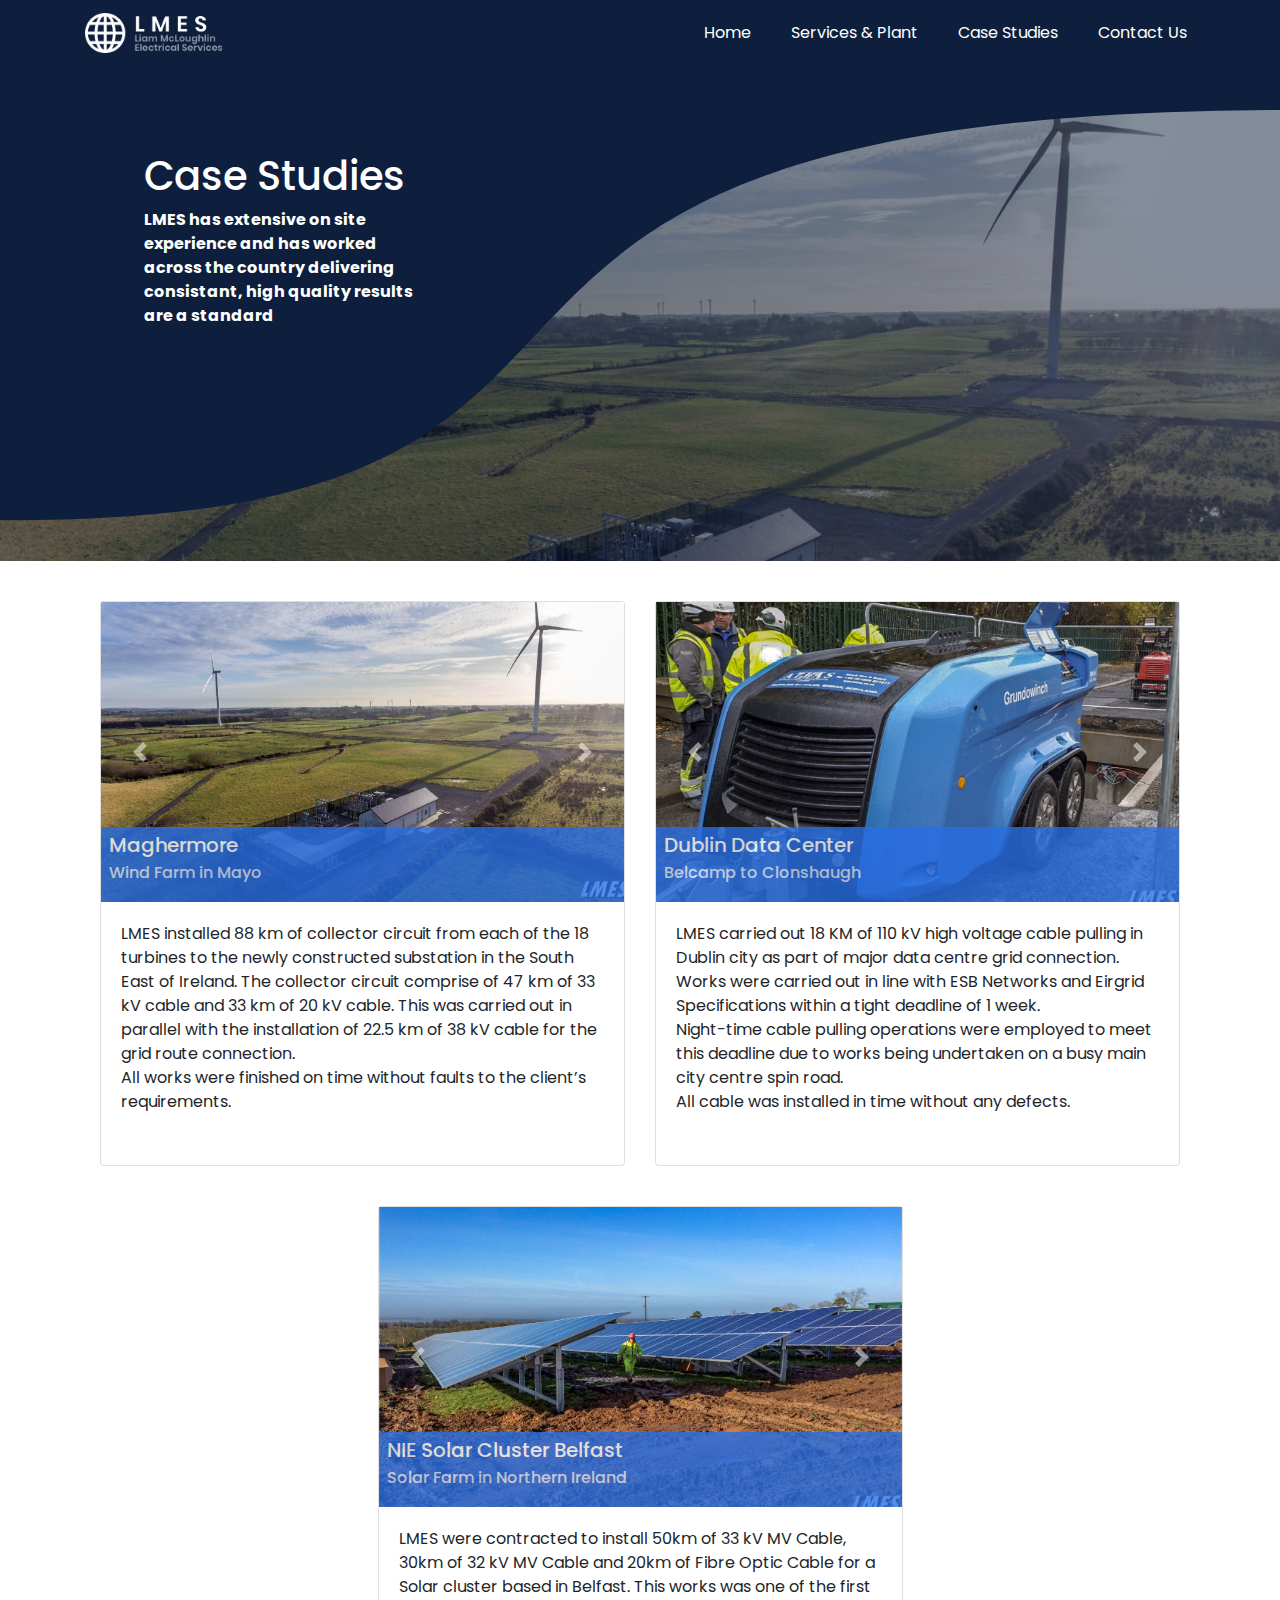
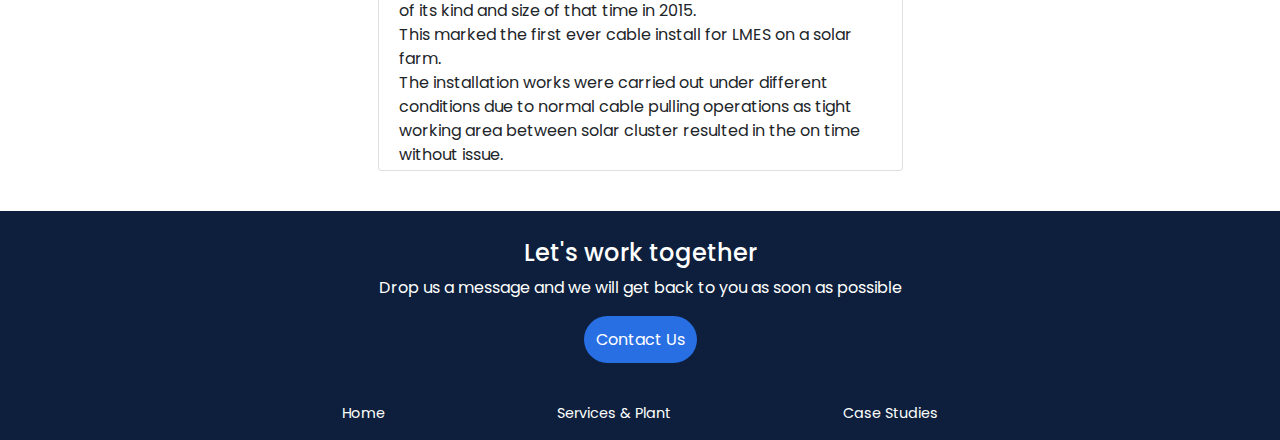
==== case_studies.html @ cf37c5e8 "Photo Editing" ====
<!DOCTYPE html>
<html lang="en">

<head>
    <meta charset="UTF-8">
    <meta name="viewport" content="width=device-width, initial-scale=1.0">
    <meta http-equiv="X-UA-Compatible" content="ie=edge">

    <link rel="stylesheet" href="assets/css/styles.css">
    <!-- CDN Links -->
    <link href="https://stackpath.bootstrapcdn.com/bootstrap/4.4.1/css/bootstrap.min.css" rel="stylesheet"
        integrity="sha384-Vkoo8x4CGsO3+Hhxv8T/Q5PaXtkKtu6ug5TOeNV6gBiFeWPGFN9MuhOf23Q9Ifjh" crossorigin="anonymous">
    <!-- Fonts  -->
    <link href="https://fonts.googleapis.com/css2?family=Poppins&display=swap" rel="stylesheet">
    <title>LMES</title>
</head>

<body>
    <nav class="navbar navbar-expand-md navbar-light sticky-top">
        <div class='container'>
            <a class="navbar-brand" href="index.html"><img class="lmes-logo" src="assets/images/logos/logo-lmes.png" alt="LMES logo"></a>
            <button class="navbar-toggler" type="button" data-toggle="collapse" data-target="#navbarNav"
                aria-controls="navbarNav" aria-expanded="false" aria-label="Toggle navigation">
                <span class="navbar-toggler-icon"></span>
            </button>
            <div class="collapse navbar-collapse" id="navbarNav">
                <ul class="navbar-nav ml-auto">
                    <li class="nav-item active">
                        <a class="nav-link" href="index.html">Home</a>
                    </li>
                    <li class="nav-item">
                        <a class="nav-link" href="services.html">Services & Plant</a>
                    </li>
                    <li class="nav-item">
                        <a class="nav-link" href="#">Case Studies<span class="sr-only">(current)</span></a>
                    </li>
                    <li class="nav-item">
                        <a class="nav-link" href="contact.html">Contact Us</a>
                    </li>
                </ul>
            </div>
        </div>
    </nav>
    
    <div class="wave-container">
        <div class="intro-box">
            <h1>Case Studies</h1>
            <p>LMES has extensive on site experience and has worked across the country delivering consistant, high quality results are
            a standard
            </p>
        </div>
        <svg viewBox="0 0 500 150" preserveAspectRatio="none" style="height: 100%; width: 100%;">
            <path d="M-0.56,137.66 C300.79,138.64 107.78,14.30 500.00,13.31 L506.20,-4.44 L0.00,0.00 Z"
                style="stroke: none; fill: rgba(13, 31, 60, 1);"></path>
        </svg>
    </div>


    <main>
        <div class="case-studies container">
            <!-- Case Studies Start -->

            <!-- Case Study Container -->
            <div class="case-container col-sm-12 col-lg-6">
                <div class="card">
                    <!-- Carousel -->
                    <div id="carousel-1" class="cs-carousel carousel slide" data-ride="carousel">
                        <div class="carousel-inner cs-car-inner">
                            <div class="carousel-item active">
                                <img class="d-block w-100 cs-img" src="assets/images/case_studies/maghermore/M1.JPG" alt="First slide">
                            </div>
                            <div class="carousel-item">
                                <img class="d-block w-100 cs-img" src="assets/images/case_studies/maghermore/M2.JPG" alt="Second slide">
                            </div>
                            <div class="carousel-item">
                                <img class="d-block w-100 cs-img" src="assets/images/case_studies/maghermore/M3.JPG" alt="Third slide">
                            </div>
                        </div>
                        <a class="carousel-control-prev" href="#carousel-1" role="button" data-slide="prev">
                            <span class="carousel-control-prev-icon" aria-hidden="true"></span>
                            <span class="sr-only">Previous</span>
                        </a>
                        <a class="carousel-control-next" href="#carousel-1" role="button" data-slide="next">
                            <span class="carousel-control-next-icon" aria-hidden="true"></span>
                            <span class="sr-only">Next</span>
                        </a>
                        <div class="card-overlay">
                            <h5 class="card-title">Maghermore</h5>
                            <h6 class="card-subtitle">Wind Farm in Mayo</h6>
                        </div>
                    </div>
                    <!-- End carousel -->
                    <div class="card-body">
                        <p class="card-text">LMES installed 88 km of collector circuit from each of the 18 turbines to the newly constructed
                            substation in the South
                            East of Ireland. The collector circuit comprise of 47 km of 33 kV cable and 33 km of 20 kV cable. This was carried
                            out
                            in parallel with the installation of 22.5 km of 38 kV cable for the grid route connection.
                            <br>
                            All works were finished on time without faults to the client’s requirements.
                        </p>
                    </div>
                </div>
            </div>
            <!-- End CS Container -->

            <!-- Case Study Container -->
            <div class="case-container col-sm-12 col-lg-6">
                <div class="card">
                    <!-- Carousel -->
                    <div id="carousel-2" class="cs-carousel carousel slide" data-ride="carousel">
                        <div class="carousel-inner cs-car-inner">
                            <div class="carousel-item active">
                                <img class="d-block w-100 cs-img" src="assets/images/case_studies/dublin/d1.JPG" alt="First slide">
                            </div>
                            <div class="carousel-item">
                                <img class="d-block w-100 cs-img" src="assets/images/case_studies/dublin/d3.JPG" alt="Third slide">
                            </div>
                            <div class="carousel-item">
                                <img class="d-block w-100 cs-img" src="assets/images/case_studies/dublin/d4.JPG" alt="Fourth slide">
                            </div>
                            <div class="carousel-item">
                                <img class="d-block w-100 cs-img" src="assets/images/case_studies/dublin/d5.JPG" alt="Fifth slide">
                            </div>
                            <div class="carousel-item">
                                <img class="d-block w-100 cs-img" src="assets/images/case_studies/dublin/d2.JPG" alt="Fifth slide">
                            </div>
                        </div>
                        <a class="carousel-control-prev" href="#carousel-2" role="button" data-slide="prev">
                            <span class="carousel-control-prev-icon" aria-hidden="true"></span>
                            <span class="sr-only">Previous</span>
                        </a>
                        <a class="carousel-control-next" href="#carousel-2" role="button" data-slide="next">
                            <span class="carousel-control-next-icon" aria-hidden="true"></span>
                            <span class="sr-only">Next</span>
                        </a>
                        <div class="card-overlay">
                            <h5 class="card-title">Dublin Data Center</h5>
                            <h6 class="card-subtitle">Belcamp to Clonshaugh</h6>
                        </div>
                    </div>
                    <!-- End carousel -->
                    <div class="card-body">
                        <p class="card-text">LMES carried out 18 KM of 110 kV high voltage cable pulling in Dublin city as part of major data centre grid connection.
                        <br>
                        Works were carried out in line with ESB Networks and Eirgrid Specifications within a tight deadline of 1 week.
                        <br>
                        Night-time cable pulling operations were employed to meet this deadline due to works being undertaken on a busy main
                        city centre spin road. 
                        <br>
                        All cable was installed in time without any defects.
                        </p>
                    </div>
                </div>
            </div>
            <!-- End CS Container -->

            <!-- Case Study Container -->
            <div class="case-container col-sm-12 col-lg-6 rm-margin">
                <div class="card">
                    <!-- Carousel -->
                    <div id="carousel-2" class="cs-carousel carousel slide" data-ride="carousel">
                        <div class="carousel-inner cs-car-inner">
                            <div class="carousel-item active">
                                <img class="d-block w-100 cs-img" src="assets/images/case_studies/belfast/b1.JPG" alt="First slide">
                            </div>
                        </div>
                        <a class="carousel-control-prev" href="#carousel-2" role="button" data-slide="prev">
                            <span class="carousel-control-prev-icon" aria-hidden="true"></span>
                            <span class="sr-only">Previous</span>
                        </a>
                        <a class="carousel-control-next" href="#carousel-2" role="button" data-slide="next">
                            <span class="carousel-control-next-icon" aria-hidden="true"></span>
                            <span class="sr-only">Next</span>
                        </a>
                        <div class="card-overlay">
                            <h5 class="card-title">NIE Solar Cluster Belfast</h5>
                            <h6 class="card-subtitle">Solar Farm in Northern Ireland</h6>
                        </div>
                    </div>
                    <!-- End carousel -->
                    <div class="card-body">
                        <p class="card-text">
                            LMES were contracted to install 50km of 33 kV MV Cable, 30km of 32 kV MV Cable and 20km of Fibre Optic Cable
                            for a Solar cluster based in Belfast. This works was one of the first of its kind and size of that time in 2015.
                            <br>
                            This marked the first ever cable install for LMES on a solar farm.
                            <br> 
                            The installation works were carried out under
                            different conditions due to normal cable pulling operations as tight working area between solar cluster resulted in the
                            on time without issue.
                        </p>
                    </div>
                </div>
            </div>
            <!-- End CS Container -->

        </div>
    </main>

    <div class="end-page-contact">
        <div class="contact-text">
            <h4>Let's work together</h4>
            <p>Drop us a message and we will get back to you as soon as possible</p>
            <a href="contact.html">Contact Us</a>
        </div>
    </div>
    <footer>
        <ul class="footer-nav">
            <li>
                <a class="nav-link" href="index.html">Home<span class="sr-only">(current)</span></a>
            </li>
            <li>
                <a class="nav-link" href="services.html">Services & Plant</a>
            </li>
            <li>
                <a class="nav-link" href="#">Case Studies</a>
            </li>
        </ul>
    </footer>
    <!-- Scripts & CDNs -->
    <script src="https://code.jquery.com/jquery-3.4.1.min.js"
        integrity="sha256-CSXorXvZcTkaix6Yvo6HppcZGetbYMGWSFlBw8HfCJo=" crossorigin="anonymous"></script>
    <script src="https://stackpath.bootstrapcdn.com/bootstrap/4.4.1/js/bootstrap.min.js"
        integrity="sha384-wfSDF2E50Y2D1uUdj0O3uMBJnjuUD4Ih7YwaYd1iqfktj0Uod8GCExl3Og8ifwB6"
        crossorigin="anonymous"></script>
    <script src="https://stackpath.bootstrapcdn.com/bootstrap/4.4.1/js/bootstrap.bundle.min.js"
        integrity="sha384-6khuMg9gaYr5AxOqhkVIODVIvm9ynTT5J4V1cfthmT+emCG6yVmEZsRHdxlotUnm"
        crossorigin="anonymous"></script>
</body>
</html>
---- assets/css/styles.css ----
/* Global Styles */
html {
  box-sizing: border-box;
}

*,*::before,*::after {
  box-sizing: inherit;
}

body {
  margin: 0;
    font-family: 'Poppins', sans-serif!important;
}

.wrap {
    width: 80%;
    margin: 0 auto;
}

.end-page-contact {
    background-color: #0D1F3C;
}

.nav-link:hover {
    color: #296FE4!important;
}

footer {
    height: 60px;
    width: 100%;
    background-color: #0D1F3C;}

.footer-nav {
    display: flex;
    flex-direction: row;
    list-style: none;
    font-size: 0.9em;
    justify-content: space-around;
    padding: 15px 0 0 0;
    color: #fff;
    margin: 0 auto;
    width: 90%;
}

/* NavBar */
nav {
    background-color: #0D1F3C;
}

.nav-link{
    color: #fff!important;
}

.navbar-toggler {
    background: white!important;
}

.lmes-logo {
    width: 120px;
    height: 35px;
}
/* Homepage */

.wave-container {
    height: 55vh;
    background: linear-gradient(rgb(13, 31, 60, 0.5), rgb(13, 31, 60, 0.5)), url("../images/general/background.JPG") no-repeat top center;
    background-size: cover;
}

.wave {
  position: relative;
  display: inline-block;
  transition: transform 150ms ease-in-out;
  height: 100%;
}

.wave svg {
  position: absolute;
  top: 0;
  left: 0;
}

.intro-box{
    position: absolute;
    top: 27.5%;
    left: 20%;
    transform: translate( -50%, -50% );
    text-align: center;
    color: white;
    font-weight: bold;
    max-width: 40%;
    padding-left: 5%;
    text-align: left;
}

.intro-box h1 {
    font-size: 1.75em;
    min-width: 230px;
}

.intro-box p {
    font-size: 0.79em;
}

/* HP Info */

.info-items-wrap{
    background-color: #296FE4;
    width: 100%;
}

.info-container {
    display: flex;
    flex-direction: row;
    flex-wrap: wrap;
    margin: 0 auto;
    padding: 20px 0;
    align-items: center;
    justify-content: center;
}

.info-container p{
    width: 90px;
    text-align: center;
    font-size: 0.9em;
    line-height: 97%;
    color: #fff
}

.info-piece {
    height: 120px;
    padding: 10px 0;
    text-align: center;
    justify-content: center;
    padding: 0 15px;
}

.info-piece img {
    height: 56px;
    width: 56px;
}

.info-piece p {
    margin-top: 0.4em;
}

/* HP Carousel */

.hp-car-img {
    height: 230px;
    object-fit: cover;
}

/* HP Main write up*/

.content-container {
    width: 80%;
    margin: 0 auto;
}

.content-container h1 {
    font-size: 2em;
}

.main-writeup {
    display: flex;
    flex-direction: column;
    margin-top: 2.5em;
}

/* HP Companies */

.companies-container {
    display: flex;
    flex-direction: row;
    flex-wrap: wrap;
    align-items: center;
    justify-content: center;
}

.companies-container img {
    width: 92px;
    height: 92px;
    object-fit: contain;
    filter: grayscale(100%);
    margin: 0 7.5px;
}

/* HP Contact */

.contact-text {
    color: #fff;
    text-align: center;
    align-items: center;
    width: 60%;
    margin: 0 auto;
    padding: 1.75em 0;
}

.contact-text p {
    font-size: 0.75em;
    margin-bottom: 1.5em;
}

.contact-text a {
    color: #fff;
    background-color: #296FE4;
    padding: 0.65em;
    border-radius: 100px;
}

.contact-text a:hover {
    text-decoration: none;
    color: inherit;
    background-color: #2996e4;
    transition: 0.25s;
}

/* Services */

.services-container {
    display: flex;
    flex-direction: column;
    width: 80%;
    margin: 0 auto;
    color: #0D1F3C;
}

.services-into {
    background-color: #f5f5f5;
    color: #0D1F3C;
}

.services-intro-text{
    width: 80%;
    margin: 3.25em auto;
    font-size: 0.95em;
}

.services-wrap {
    background-color: #F5F5F5;
}

.service-container {
    font-size: 0.9em;
}

.column-1.column-2 {
    width: 100%;
}

.column-1 {
    margin-top: 4.5em;
}

.column-2 {
    margin-bottom: 4.5em;
}

.column-3.column-4 {
    width: 100%;
}

.column-3 {
    margin-top: 4.5em;
}

.column-4 {
    margin-bottom: 4.5em;
}

/* Case Studies */

.case-studies {
    display: flex;
    flex-direction: column;
}

.card-overlay {
    background: #296FE4;
    opacity: 0.8;
    position: absolute;
    top: 100;
    right: 0;
    bottom: 0;
    left: 0;
    height: 25%;
    width: 100%;
    color: #fff;
    padding: 1em 1.25em 1em 1.25em;
    font-size: 0.4em;
}

.card-subtitle {
    opacity: 0.8;
}

.case-container {
    margin: 2em 0
}

.cs-car-inner {
    max-width: 700px;
    max-height: 300px;
}

.cs-img {
    height: 300px;
    object-fit: cover;
}

/* Contact Us */

.form-container {
    width: 100%;
    display: flex;
    flex-direction: column;
    justify-content: left;
    background-color: blue;

}

input[type=text] {
    flex-direction: column;
}

.location-container{
    display: flex;
    flex-direction: column;
}

.map-container {
    height: 330px; 
}

.map {
    width: 100%;
    height: 100%;
}

.address-container {
    width: 100%;
    background-color: #F5F5F5;
}

.address {
    width: 80%;
    margin: 2em auto;
}

.row {
    margin: 1em 0;
}

.contact-info h2 {
    font-size: 1.75em;
    min-width: 200px;
}

.email-send {
    font-weight: bold;
    width: 100px;
    color: #fff;
    background-color: #296FE4;
    padding: 0.65em;
    border-radius: 100px;
}

.email-send:hover {
    text-decoration: none;
    color: #fff;
    background-color: #2996e4;
    transition: 0.25s;
}

/* Media Queries */
/* Tablet */

@media all and (min-width: 768px) {

/* Global */
.intro-box h1 {
    font-size: 2em;
}

.intro-box p {
    font-size: 0.9em;
}

/* Homepage */

.wave-container {
    height: 55vh;
    background: linear-gradient(rgb(13, 31, 60, 0.5), rgb(13, 31, 60, 0.5)), url("../images/general/background.JPG") no-repeat top center;
    background-size: cover;
}

.wave {
  position: relative;
  display: inline-block;
  transition: transform 150ms ease-in-out;
  height: 100%;
}

.wave svg {
  position: absolute;
  top: 0;
  left: 0;
}

.intro-box{
    top: 27.5%;
    left: 20%;
    max-width: 27.5%;
    padding-left: 5%;
    text-align: left;
}

.intro-box p {
    font-size: 0.85em;
    
}

/* HP Info */

.info-container {
    justify-content: space-around;
}

.info-container p{
    font-size: 1em;
    line-height: 100%;
}

.info-piece img {
    height: 56px;
    width: 56px;
}

.info-piece p {
    margin-top: 0.4em;
}

/* HP Carousel */

.hp-car-img {
    height: 430px;
    
}
/* HP Main write up*/

.content-container {
    padding: 0 0.35em;
}

.main-writeup {
    flex-direction: row;
    width: 90%;
    margin: 2.5em auto 1.5em auto;
}

.main-writeup p {
    font-size: 1em;
}

/* HP Companies */

.companies-container {
    justify-content: space-around;
    margin: 1.5em 0;
}

.companies-container img {
    margin: 0 10px;
}

/* HP Contact */

.contact-text p {
    font-size: 1em;
    margin-bottom: 1.75em;
}

.contact-text a {
    padding: 0.75em;
}
    

/* Case Studies */

.row {
    margin: 2em 0 1em 0;
}

/* Services     */

.services-container {
    flex-direction: row;
}

.services-intro-text{
    width: 65%;
    margin: 3.25em auto;
    font-size: 0.95em;
}

.service-container {
    font-size: 0.9em;
}

.column-1 {
    width: 50%;
    height: 375px;
    margin-top: 4.5em;
    margin-bottom: 4.5em;
    padding-right: 0.5em;
}

.column-2 {
    width: 50%;
    height: 100%;
    margin-top: 4.5em;
    margin-bottom: 4.5em;
    padding-left: 0.5em;
}

.column-3 {
    width: 50%;
    height: 100%;
    margin-top: 3.5em;
    margin-bottom: 3.5em;
    padding-right: 0.5em;
}

.column-4 {
    width: 50%;
    height: 100%;
    margin-top: 3.5em;
    margin-bottom: 3.5em;
    padding-left: 0.5em;
}

/* Contact Us */

.location-container{
display: flex;
flex-direction: row;
width: 80%;
margin: 0 auto 1em auto;
}

.map-container {
    flex-grow: 3;
}

.address-container {
    width: 0%;
    flex-grow: 4;
}

.address {
    width: 80%;
    margin: 2em auto;
}

}

/* Medium Screens */
@media all and (min-width: 992px) {

.lmes-logo {
    width: 138px;
    height: 40px;
}

.footer-nav {
    width: 70%;
}

.navbar-nav .nav-item {
    margin-left: 24px;
}

/* Homepage Studies */

.info-container{
    width: 70%;
}

.main-writeup {
    width: 80%;
    margin: 1.5em auto 1.5em auto;
}

/* HP Info */

.info-container {
    flex-direction: row;
}

/* HP Carousel */

.hp-car-wrap {
    background-color: #f5f5f5;
    height: 100%;
    padding: 2em 0;
}

.hp-car {
    width: 80%;
    border: 1px solid #0D1F3C;
    max-width: 1000px;
    margin: 0 auto;
}

/* HP Companies */

.companies-container {
    flex-direction: row;
}

/* Services */

.services-container {
    flex-direction: row;
    justify-content: space-around;
    width: 65%;
}

.services-intro-text{
    width: 30%;
    margin: 3.25em auto;
    font-size: 1em;
}

.service-container {
    font-size: 1em;
}

.column-1 {
    width: 45%;
    height: 100%;
    margin-top: 4.5em;
    margin-bottom: 4.5em;
    padding-right: 0.5em;
}

.column-2 {
    width: 45%;
    height: 100%;
    margin-top: 4.5em;
    margin-bottom: 4.5em;
    padding-left: 0.5em;
}

    /* Case Studies */
.case-studies {
    flex-direction: row;
    flex-wrap: wrap;
    justify-content: center;
}

.case-container {
    margin: 2.5em 0em;
    padding: 0 1.5em;
}

.case-container {
    margin: 2.5em 0em;
}

.card {
    height: 600px;
}

}


@media all and (min-width: 1200px) {

    /* Global */
    .intro-box h1 {
        font-size: 2.5em;
    }

    .intro-box p {
        font-size: 1em;
    }

    .footer-nav {
    width: 60%;
    }

    /* Homepage Studies */

    .info-container{
        width: 65%;
    }

    .main-writeup {
        width: 70%;
    }

    /* Homepage Carousel */
    .hp-car-img {
        height: 530px;
    }
    /* Case Studies */
    .rm-margin {
        margin: 0 0 2.5em
    }

    /* Contact */

    .content-container {
        width: 70%;
    }

    /* Case Studies */

    .card {
        height: 565px;
    }

    /* Services */

    .column-1 {
    width: 40%;
}

.column-2 {
    width: 40%;
}

.column-3 {
    width: 40%;
}

.column-4 {
    width: 40%;
}


}
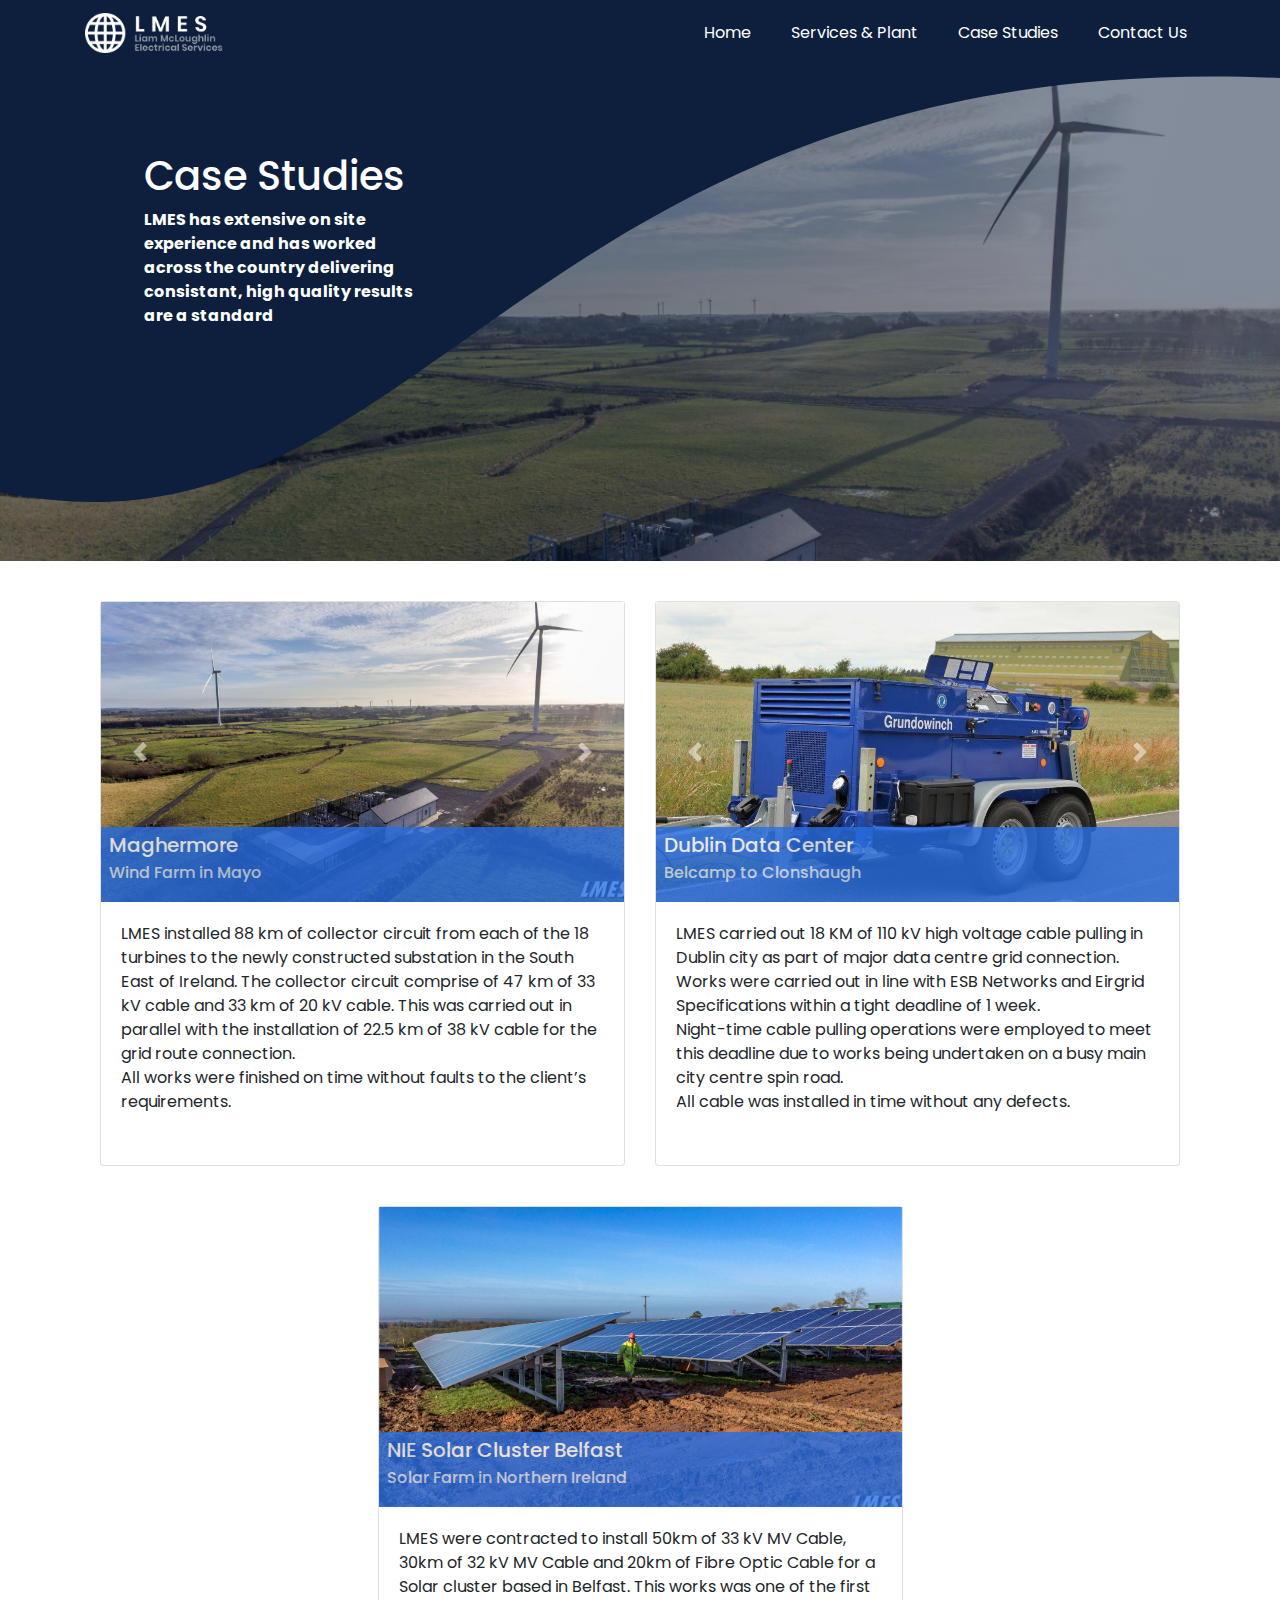
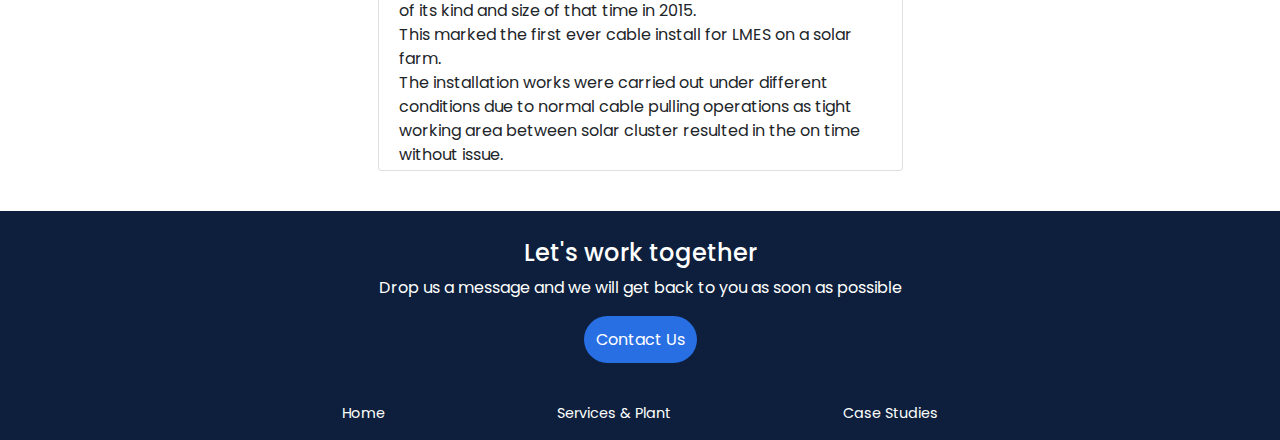
==== commit 5cf560ba: "added carousel to services page. Made copy changes. Small design changes throught website. All clien" ====
--- a/case_studies.html
+++ b/case_studies.html
@@ -12,7 +12,9 @@
         integrity="sha384-Vkoo8x4CGsO3+Hhxv8T/Q5PaXtkKtu6ug5TOeNV6gBiFeWPGFN9MuhOf23Q9Ifjh" crossorigin="anonymous">
     <!-- Fonts  -->
     <link href="https://fonts.googleapis.com/css2?family=Poppins&display=swap" rel="stylesheet">
-    <title>LMES</title>
+    <!-- Favicon -->
+    <link rel="icon" type="image/png" sizes="32x32" href="assets/images/logos/favicon.png">
+    <title>LMES | Case Studies</title>
 </head>
 
 <body>
@@ -50,7 +52,7 @@
             </p>
         </div>
         <svg viewBox="0 0 500 150" preserveAspectRatio="none" style="height: 100%; width: 100%;">
-            <path d="M-0.56,137.66 C300.79,138.64 107.78,14.30 500.00,13.31 L506.20,-4.44 L0.00,0.00 Z"
+            <path d="M-11.84,126.80 C178.89,167.27 198.64,-37.00 583.52,10.36 L531.59,-95.22 L0.00,0.00 Z"
                 style="stroke: none; fill: rgba(13, 31, 60, 1);"></path>
         </svg>
     </div>
@@ -73,7 +75,7 @@
                                 <img class="d-block w-100 cs-img" src="assets/images/case_studies/maghermore/M2.JPG" alt="Second slide">
                             </div>
                             <div class="carousel-item">
-                                <img class="d-block w-100 cs-img" src="assets/images/case_studies/maghermore/M3.JPG" alt="Third slide">
+                                <img class="d-block w-100 cs-img" src="assets/images/case_studies/maghermore/M5.JPG" alt="Third slide">
                             </div>
                         </div>
                         <a class="carousel-control-prev" href="#carousel-1" role="button" data-slide="prev">
@@ -111,7 +113,7 @@
                     <div id="carousel-2" class="cs-carousel carousel slide" data-ride="carousel">
                         <div class="carousel-inner cs-car-inner">
                             <div class="carousel-item active">
-                                <img class="d-block w-100 cs-img" src="assets/images/case_studies/dublin/d1.JPG" alt="First slide">
+                                <img class="d-block w-100 cs-img" src="assets/images/general/grundo.jpg" alt="First slide">
                             </div>
                             <div class="carousel-item">
                                 <img class="d-block w-100 cs-img" src="assets/images/case_studies/dublin/d3.JPG" alt="Third slide">
@@ -165,14 +167,6 @@
                                 <img class="d-block w-100 cs-img" src="assets/images/case_studies/belfast/b1.JPG" alt="First slide">
                             </div>
                         </div>
-                        <a class="carousel-control-prev" href="#carousel-2" role="button" data-slide="prev">
-                            <span class="carousel-control-prev-icon" aria-hidden="true"></span>
-                            <span class="sr-only">Previous</span>
-                        </a>
-                        <a class="carousel-control-next" href="#carousel-2" role="button" data-slide="next">
-                            <span class="carousel-control-next-icon" aria-hidden="true"></span>
-                            <span class="sr-only">Next</span>
-                        </a>
                         <div class="card-overlay">
                             <h5 class="card-title">NIE Solar Cluster Belfast</h5>
                             <h6 class="card-subtitle">Solar Farm in Northern Ireland</h6>
--- a/assets/css/styles.css
+++ b/assets/css/styles.css
@@ -94,8 +94,8 @@
 }
 
 .intro-box h1 {
-    font-size: 1.75em;
-    min-width: 230px;
+    font-size: 1.70em;
+    min-width: 240px;
 }
 
 .intro-box p {
@@ -182,7 +182,6 @@
     width: 92px;
     height: 92px;
     object-fit: contain;
-    filter: grayscale(100%);
     margin: 0 7.5px;
 }
 
@@ -267,6 +266,30 @@
 
 .column-4 {
     margin-bottom: 4.5em;
+}
+
+/* Services Carousel */
+
+.services-car-img {
+    height: 230px;
+    object-fit: cover;
+}
+
+.services-car-wrap {
+    height: 100%;
+    padding: 1em 0;
+}
+
+.services-car {
+    width: 80%;
+    max-width: 450px;
+    margin: 0 auto;
+    border: 1px solid #F5F5F5;
+}
+
+.carousel-caption h5 {
+    color: #f5f5f5;
+    text-shadow: 1.5px 1.5px #000;
 }
 
 /* Case Studies */
@@ -364,6 +387,7 @@
     background-color: #296FE4;
     padding: 0.65em;
     border-radius: 100px;
+    border: 2px solid #0D1F3C;
 }
 
 .email-send:hover {
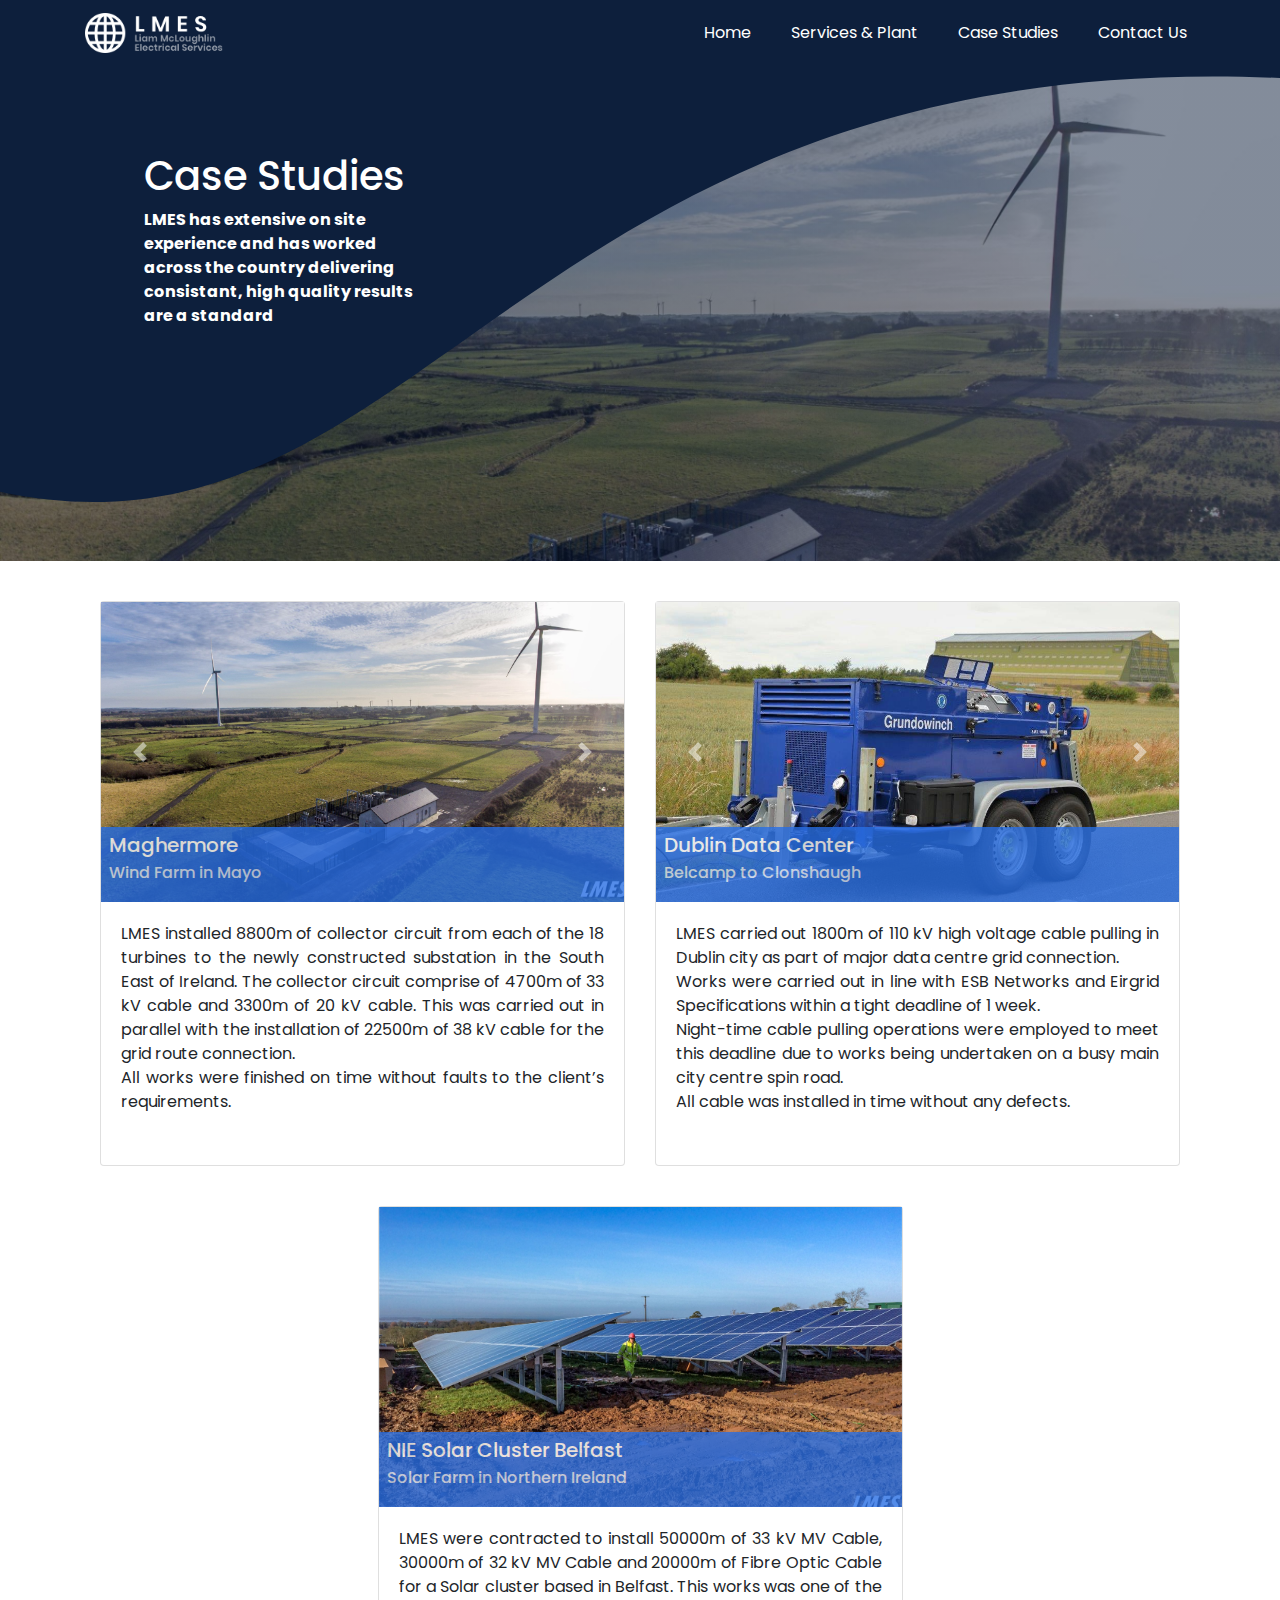
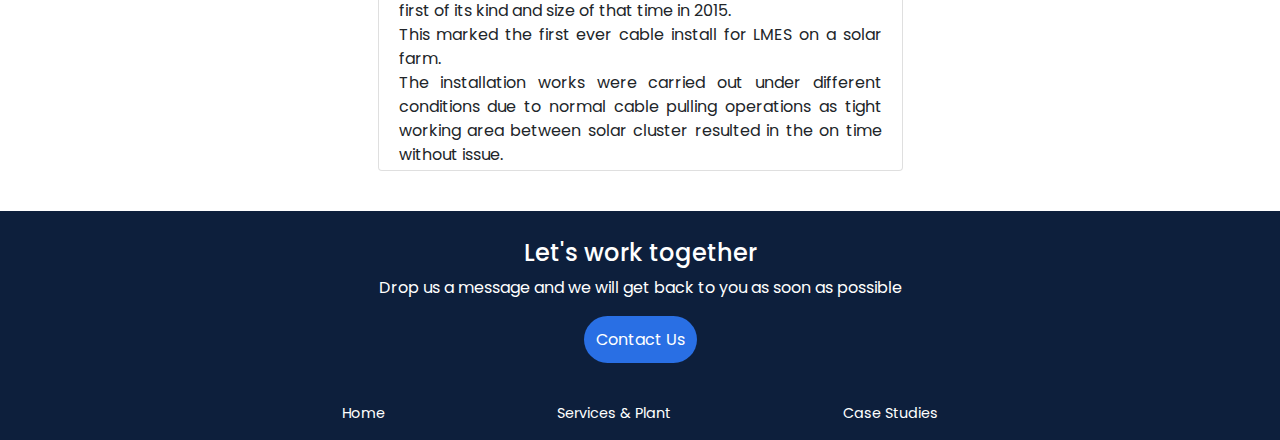
==== commit 4cfab1be: "small style updates following client input" ====
--- a/case_studies.html
+++ b/case_studies.html
@@ -93,11 +93,10 @@
                     </div>
                     <!-- End carousel -->
                     <div class="card-body">
-                        <p class="card-text">LMES installed 88 km of collector circuit from each of the 18 turbines to the newly constructed
+                        <p class="card-text">LMES installed 8800m of collector circuit from each of the 18 turbines to the newly constructed
                             substation in the South
-                            East of Ireland. The collector circuit comprise of 47 km of 33 kV cable and 33 km of 20 kV cable. This was carried
-                            out
-                            in parallel with the installation of 22.5 km of 38 kV cable for the grid route connection.
+                            East of Ireland. The collector circuit comprise of 4700m of 33 kV cable and 3300m of 20 kV cable. This was carried
+                            out in parallel with the installation of 22500m of 38 kV cable for the grid route connection.
                             <br>
                             All works were finished on time without faults to the client’s requirements.
                         </p>
@@ -143,7 +142,7 @@
                     </div>
                     <!-- End carousel -->
                     <div class="card-body">
-                        <p class="card-text">LMES carried out 18 KM of 110 kV high voltage cable pulling in Dublin city as part of major data centre grid connection.
+                        <p class="card-text">LMES carried out 1800m of 110 kV high voltage cable pulling in Dublin city as part of major data centre grid connection.
                         <br>
                         Works were carried out in line with ESB Networks and Eirgrid Specifications within a tight deadline of 1 week.
                         <br>
@@ -175,7 +174,7 @@
                     <!-- End carousel -->
                     <div class="card-body">
                         <p class="card-text">
-                            LMES were contracted to install 50km of 33 kV MV Cable, 30km of 32 kV MV Cable and 20km of Fibre Optic Cable
+                            LMES were contracted to install 50000m of 33 kV MV Cable, 30000m of 32 kV MV Cable and 20000m of Fibre Optic Cable
                             for a Solar cluster based in Belfast. This works was one of the first of its kind and size of that time in 2015.
                             <br>
                             This marked the first ever cable install for LMES on a solar farm.
--- a/assets/css/styles.css
+++ b/assets/css/styles.css
@@ -8,7 +8,7 @@
 }
 
 body {
-  margin: 0;
+    margin: 0;
     font-family: 'Poppins', sans-serif!important;
 }
 
@@ -156,6 +156,7 @@
 .content-container {
     width: 80%;
     margin: 0 auto;
+    text-align: justify;
 }
 
 .content-container h1 {
@@ -223,6 +224,7 @@
     width: 80%;
     margin: 0 auto;
     color: #0D1F3C;
+    text-align: justify;
 }
 
 .services-into {
@@ -332,6 +334,10 @@
     object-fit: cover;
 }
 
+.card-text {
+    text-align: justify;
+}
+
 /* Contact Us */
 
 .form-container {
@@ -474,7 +480,7 @@
 /* HP Main write up*/
 
 .content-container {
-    padding: 0 0.35em;
+    padding: 0 1em;
 }
 
 .main-writeup {
@@ -537,7 +543,7 @@
     height: 375px;
     margin-top: 4.5em;
     margin-bottom: 4.5em;
-    padding-right: 0.5em;
+    padding-right: 1.25em;
 }
 
 .column-2 {
@@ -545,7 +551,7 @@
     height: 100%;
     margin-top: 4.5em;
     margin-bottom: 4.5em;
-    padding-left: 0.5em;
+    padding-left: 1.25em;
 }
 
 .column-3 {
@@ -553,7 +559,7 @@
     height: 100%;
     margin-top: 3.5em;
     margin-bottom: 3.5em;
-    padding-right: 0.5em;
+    padding-right: 1.5em;
 }
 
 .column-4 {
@@ -561,7 +567,7 @@
     height: 100%;
     margin-top: 3.5em;
     margin-bottom: 3.5em;
-    padding-left: 0.5em;
+    padding-left: 1.5em;
 }
 
 /* Contact Us */
@@ -641,6 +647,10 @@
 
 .companies-container {
     flex-direction: row;
+}
+
+.content-container {
+    padding: 0 2em;
 }
 
 /* Services */
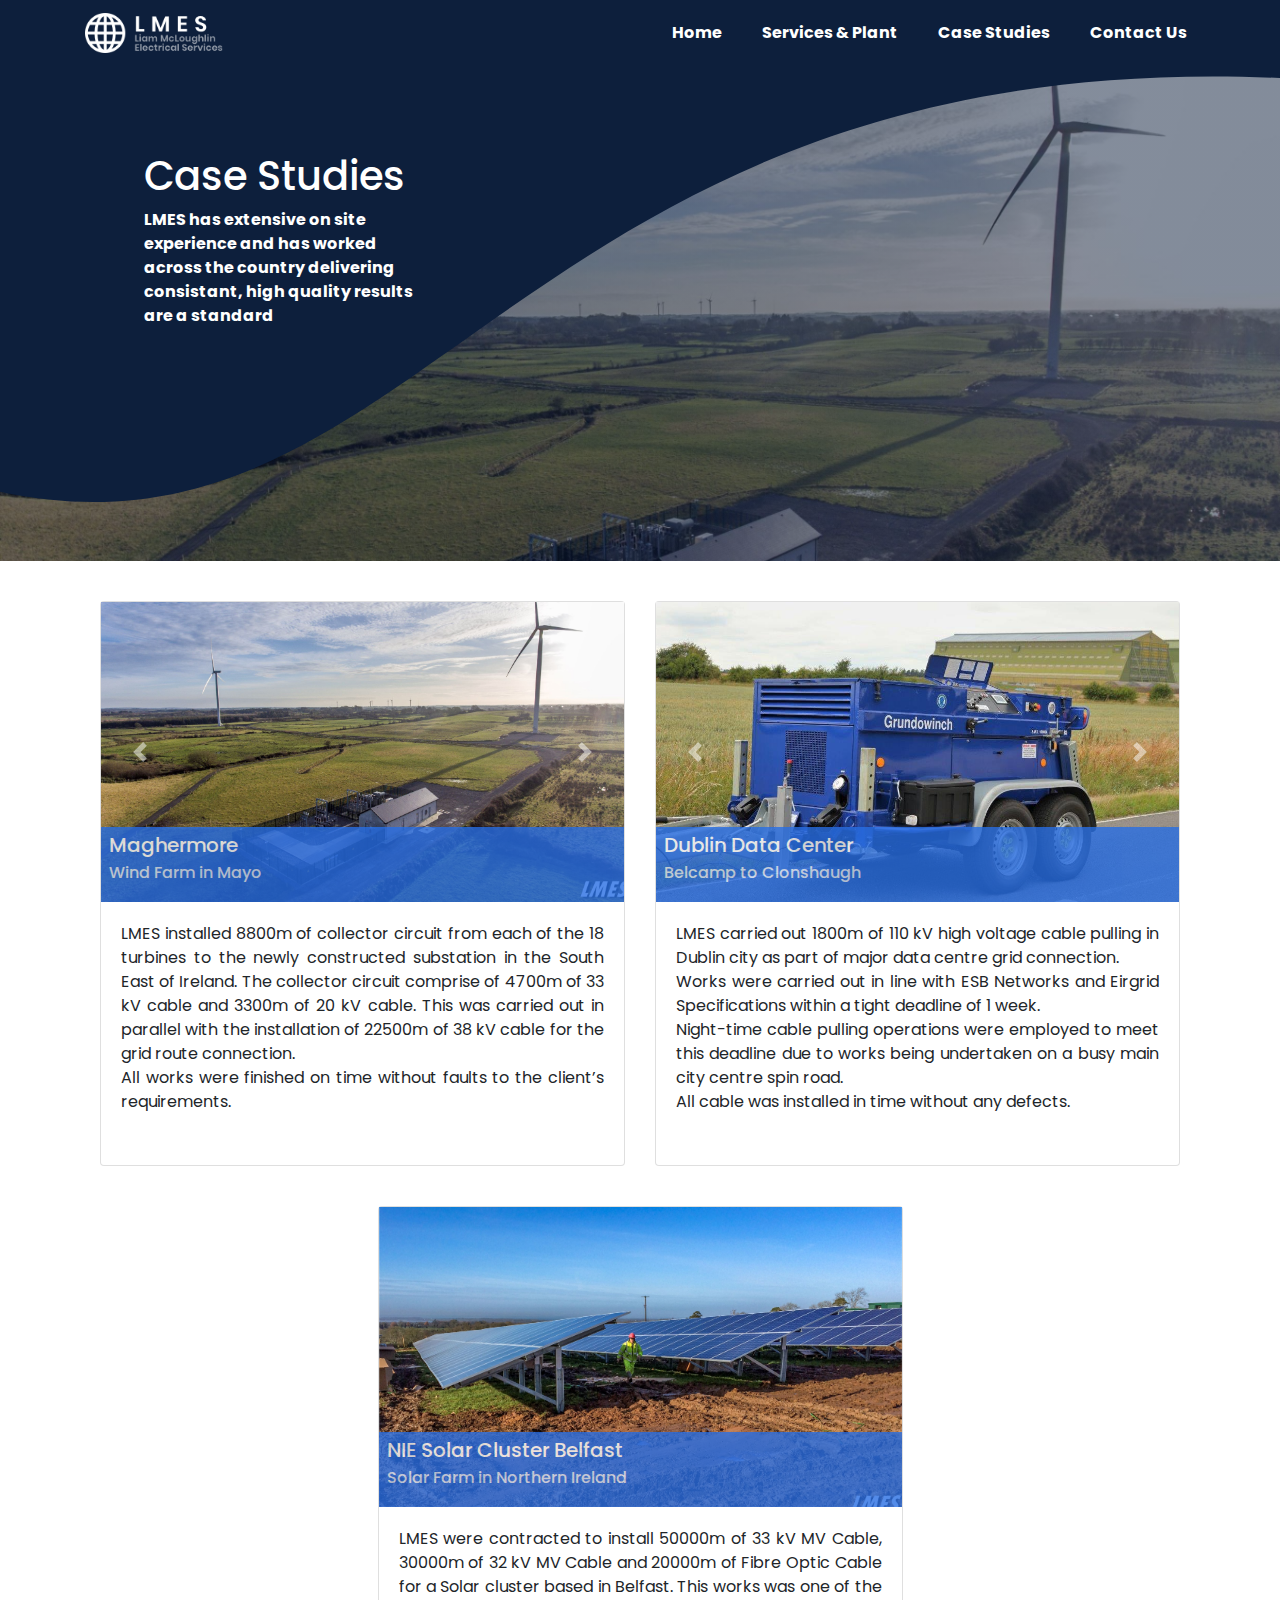
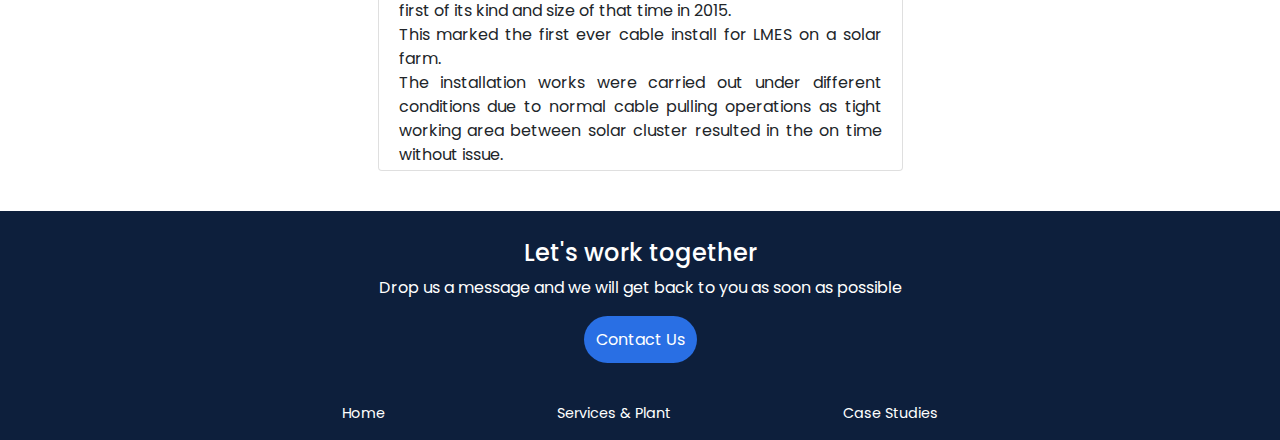
==== commit b27efb8d: "added meta description tags" ====
--- a/case_studies.html
+++ b/case_studies.html
@@ -5,7 +5,10 @@
     <meta charset="UTF-8">
     <meta name="viewport" content="width=device-width, initial-scale=1.0">
     <meta http-equiv="X-UA-Compatible" content="ie=edge">
-
+    <!-- Meta Description -->
+    <meta name="description"
+        content="LMES Cabling Contractors offer expert industrial cable installation across multiple sectors covering all types of installations, from blown fibre projects to HV electric cable">
+    <!-- Styles -->
     <link rel="stylesheet" href="assets/css/styles.css">
     <!-- CDN Links -->
     <link href="https://stackpath.bootstrapcdn.com/bootstrap/4.4.1/css/bootstrap.min.css" rel="stylesheet"
@@ -69,13 +72,13 @@
                     <div id="carousel-1" class="cs-carousel carousel slide" data-ride="carousel">
                         <div class="carousel-inner cs-car-inner">
                             <div class="carousel-item active">
-                                <img class="d-block w-100 cs-img" src="assets/images/case_studies/maghermore/M1.JPG" alt="First slide">
-                            </div>
-                            <div class="carousel-item">
-                                <img class="d-block w-100 cs-img" src="assets/images/case_studies/maghermore/M2.JPG" alt="Second slide">
-                            </div>
-                            <div class="carousel-item">
-                                <img class="d-block w-100 cs-img" src="assets/images/case_studies/maghermore/M5.JPG" alt="Third slide">
+                                <img class="d-block w-100 cs-img" src="assets/images/case_studies/maghermore/M1.JPG" alt="Maghermore slide 1">
+                            </div>
+                            <div class="carousel-item">
+                                <img class="d-block w-100 cs-img" src="assets/images/case_studies/maghermore/M2.JPG" alt="Maghermore slide 2">
+                            </div>
+                            <div class="carousel-item">
+                                <img class="d-block w-100 cs-img" src="assets/images/case_studies/maghermore/M5.JPG" alt="Maghermore slide 3">
                             </div>
                         </div>
                         <a class="carousel-control-prev" href="#carousel-1" role="button" data-slide="prev">
@@ -112,19 +115,19 @@
                     <div id="carousel-2" class="cs-carousel carousel slide" data-ride="carousel">
                         <div class="carousel-inner cs-car-inner">
                             <div class="carousel-item active">
-                                <img class="d-block w-100 cs-img" src="assets/images/general/grundo.jpg" alt="First slide">
-                            </div>
-                            <div class="carousel-item">
-                                <img class="d-block w-100 cs-img" src="assets/images/case_studies/dublin/d3.JPG" alt="Third slide">
-                            </div>
-                            <div class="carousel-item">
-                                <img class="d-block w-100 cs-img" src="assets/images/case_studies/dublin/d4.JPG" alt="Fourth slide">
-                            </div>
-                            <div class="carousel-item">
-                                <img class="d-block w-100 cs-img" src="assets/images/case_studies/dublin/d5.JPG" alt="Fifth slide">
-                            </div>
-                            <div class="carousel-item">
-                                <img class="d-block w-100 cs-img" src="assets/images/case_studies/dublin/d2.JPG" alt="Fifth slide">
+                                <img class="d-block w-100 cs-img" src="assets/images/general/grundo.jpg" alt="Grundo winch on site in Dublin">
+                            </div>
+                            <div class="carousel-item">
+                                <img class="d-block w-100 cs-img" src="assets/images/case_studies/dublin/d3.JPG" alt="Dublin 2">
+                            </div>
+                            <div class="carousel-item">
+                                <img class="d-block w-100 cs-img" src="assets/images/case_studies/dublin/d4.JPG" alt="Dublin 3">
+                            </div>
+                            <div class="carousel-item">
+                                <img class="d-block w-100 cs-img" src="assets/images/case_studies/dublin/d5.JPG" alt="Dublin 4">
+                            </div>
+                            <div class="carousel-item">
+                                <img class="d-block w-100 cs-img" src="assets/images/case_studies/dublin/d2.JPG" alt="Dublin 5">
                             </div>
                         </div>
                         <a class="carousel-control-prev" href="#carousel-2" role="button" data-slide="prev">
@@ -163,7 +166,7 @@
                     <div id="carousel-2" class="cs-carousel carousel slide" data-ride="carousel">
                         <div class="carousel-inner cs-car-inner">
                             <div class="carousel-item active">
-                                <img class="d-block w-100 cs-img" src="assets/images/case_studies/belfast/b1.JPG" alt="First slide">
+                                <img class="d-block w-100 cs-img" src="assets/images/case_studies/belfast/b1.JPG" alt="Belfast site">
                             </div>
                         </div>
                         <div class="card-overlay">
@@ -201,13 +204,13 @@
     <footer>
         <ul class="footer-nav">
             <li>
-                <a class="nav-link" href="index.html">Home<span class="sr-only">(current)</span></a>
+                <a class="nav-link" href="index.html">Home</a>
             </li>
             <li>
                 <a class="nav-link" href="services.html">Services & Plant</a>
             </li>
             <li>
-                <a class="nav-link" href="#">Case Studies</a>
+                <a class="nav-link" href="#">Case Studies<span class="sr-only">(current)</span></a>
             </li>
         </ul>
     </footer>
--- a/assets/css/styles.css
+++ b/assets/css/styles.css
@@ -417,6 +417,18 @@
     font-size: 0.9em;
 }
 
+.navbar-nav {
+    display: flex;
+    min-width: 431px;
+    justify-content: space-between;
+}
+
+.navbar-nav {
+    font-size: 1em;
+    letter-spacing: normal!important;
+    font-weight: bold;
+}
+
 /* Homepage */
 
 .wave-container {
@@ -662,7 +674,7 @@
 }
 
 .services-intro-text{
-    width: 30%;
+    width: 50%;
     margin: 3.25em auto;
     font-size: 1em;
 }
@@ -739,6 +751,11 @@
     .hp-car-img {
         height: 530px;
     }
+
+    .services-intro-text {
+        width: 40%;
+    }
+
     /* Case Studies */
     .rm-margin {
         margin: 0 0 2.5em
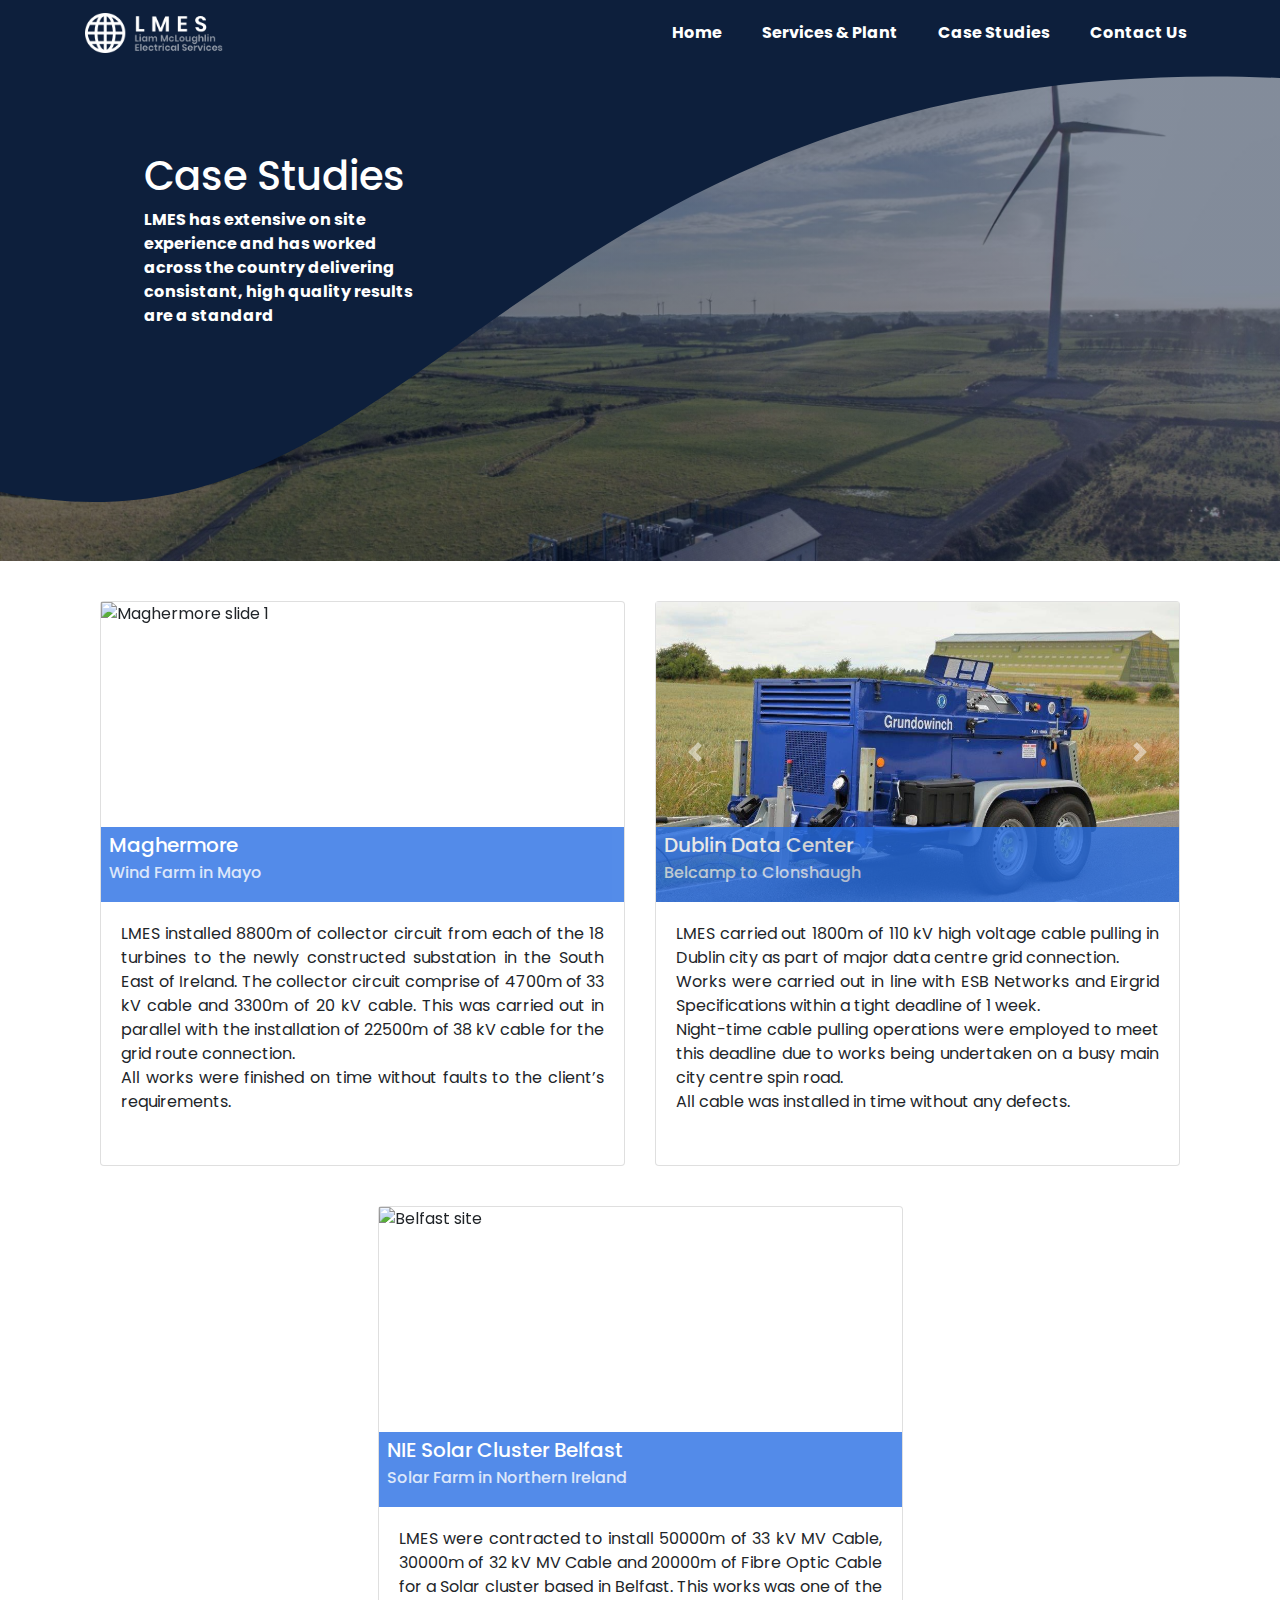
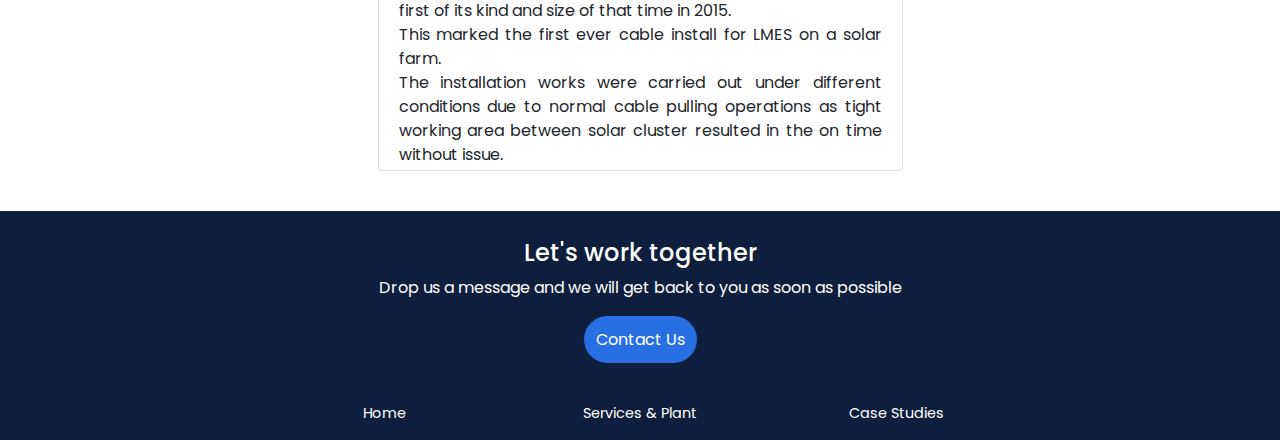
==== commit 5cc365e1: "changed all .jpg to lower case to prevent display issues" ====
--- a/case_studies.html
+++ b/case_studies.html
@@ -72,13 +72,13 @@
                     <div id="carousel-1" class="cs-carousel carousel slide" data-ride="carousel">
                         <div class="carousel-inner cs-car-inner">
                             <div class="carousel-item active">
-                                <img class="d-block w-100 cs-img" src="assets/images/case_studies/maghermore/M1.JPG" alt="Maghermore slide 1">
-                            </div>
-                            <div class="carousel-item">
-                                <img class="d-block w-100 cs-img" src="assets/images/case_studies/maghermore/M2.JPG" alt="Maghermore slide 2">
-                            </div>
-                            <div class="carousel-item">
-                                <img class="d-block w-100 cs-img" src="assets/images/case_studies/maghermore/M5.JPG" alt="Maghermore slide 3">
+                                <img class="d-block w-100 cs-img" src="assets/images/case_studies/maghermore/M1.jpg" alt="Maghermore slide 1">
+                            </div>
+                            <div class="carousel-item">
+                                <img class="d-block w-100 cs-img" src="assets/images/case_studies/maghermore/M2.jpg" alt="Maghermore slide 2">
+                            </div>
+                            <div class="carousel-item">
+                                <img class="d-block w-100 cs-img" src="assets/images/case_studies/maghermore/M5.jpg" alt="Maghermore slide 3">
                             </div>
                         </div>
                         <a class="carousel-control-prev" href="#carousel-1" role="button" data-slide="prev">
@@ -118,16 +118,16 @@
                                 <img class="d-block w-100 cs-img" src="assets/images/general/grundo.jpg" alt="Grundo winch on site in Dublin">
                             </div>
                             <div class="carousel-item">
-                                <img class="d-block w-100 cs-img" src="assets/images/case_studies/dublin/d3.JPG" alt="Dublin 2">
-                            </div>
-                            <div class="carousel-item">
-                                <img class="d-block w-100 cs-img" src="assets/images/case_studies/dublin/d4.JPG" alt="Dublin 3">
-                            </div>
-                            <div class="carousel-item">
-                                <img class="d-block w-100 cs-img" src="assets/images/case_studies/dublin/d5.JPG" alt="Dublin 4">
-                            </div>
-                            <div class="carousel-item">
-                                <img class="d-block w-100 cs-img" src="assets/images/case_studies/dublin/d2.JPG" alt="Dublin 5">
+                                <img class="d-block w-100 cs-img" src="assets/images/case_studies/dublin/d3.jpg" alt="Dublin 2">
+                            </div>
+                            <div class="carousel-item">
+                                <img class="d-block w-100 cs-img" src="assets/images/case_studies/dublin/d4.jpg" alt="Dublin 3">
+                            </div>
+                            <div class="carousel-item">
+                                <img class="d-block w-100 cs-img" src="assets/images/case_studies/dublin/d5.jpg" alt="Dublin 4">
+                            </div>
+                            <div class="carousel-item">
+                                <img class="d-block w-100 cs-img" src="assets/images/case_studies/dublin/d2.jpg" alt="Dublin 5">
                             </div>
                         </div>
                         <a class="carousel-control-prev" href="#carousel-2" role="button" data-slide="prev">
@@ -166,7 +166,7 @@
                     <div id="carousel-2" class="cs-carousel carousel slide" data-ride="carousel">
                         <div class="carousel-inner cs-car-inner">
                             <div class="carousel-item active">
-                                <img class="d-block w-100 cs-img" src="assets/images/case_studies/belfast/b1.JPG" alt="Belfast site">
+                                <img class="d-block w-100 cs-img" src="assets/images/case_studies/belfast/b1.jpg" alt="Belfast site">
                             </div>
                         </div>
                         <div class="card-overlay">
--- a/assets/css/styles.css
+++ b/assets/css/styles.css
@@ -28,20 +28,25 @@
 footer {
     height: 60px;
     width: 100%;
-    background-color: #0D1F3C;}
+    background-color: #0D1F3C;
+}
 
 .footer-nav {
     display: flex;
-    flex-direction: row;
     list-style: none;
     font-size: 0.9em;
     justify-content: space-around;
+    text-align: center;
     padding: 15px 0 0 0;
     color: #fff;
     margin: 0 auto;
     width: 90%;
 }
 
+.footer-nav > li {
+    min-width: 146px;
+}
+
 /* NavBar */
 nav {
     background-color: #0D1F3C;
@@ -63,7 +68,7 @@
 
 .wave-container {
     height: 55vh;
-    background: linear-gradient(rgb(13, 31, 60, 0.5), rgb(13, 31, 60, 0.5)), url("../images/general/background.JPG") no-repeat top center;
+    background: linear-gradient(rgb(13, 31, 60, 0.5), rgb(13, 31, 60, 0.5)), url("../images/general/background.jpg") no-repeat top center;
     background-size: cover;
 }
 
@@ -305,7 +310,6 @@
     background: #296FE4;
     opacity: 0.8;
     position: absolute;
-    top: 100;
     right: 0;
     bottom: 0;
     left: 0;
@@ -365,6 +369,7 @@
 .map {
     width: 100%;
     height: 100%;
+    border: none;
 }
 
 .address-container {
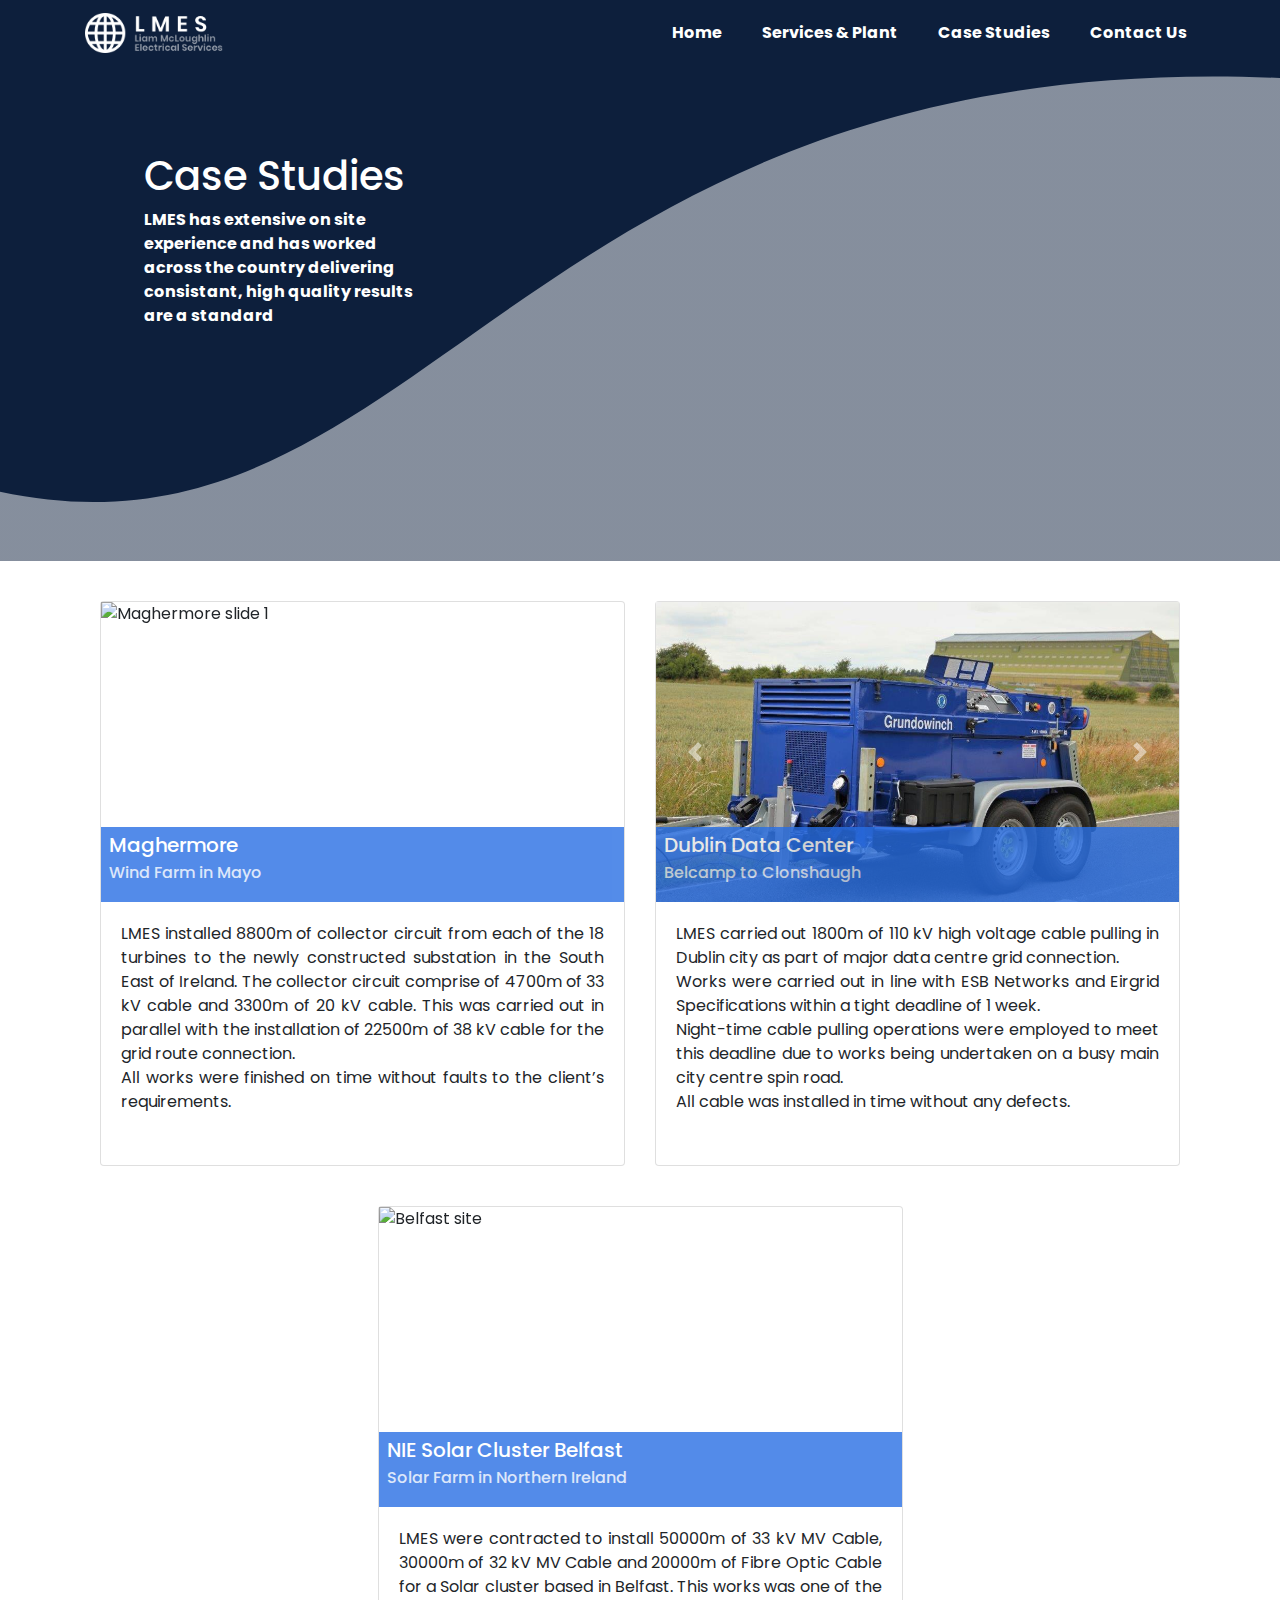
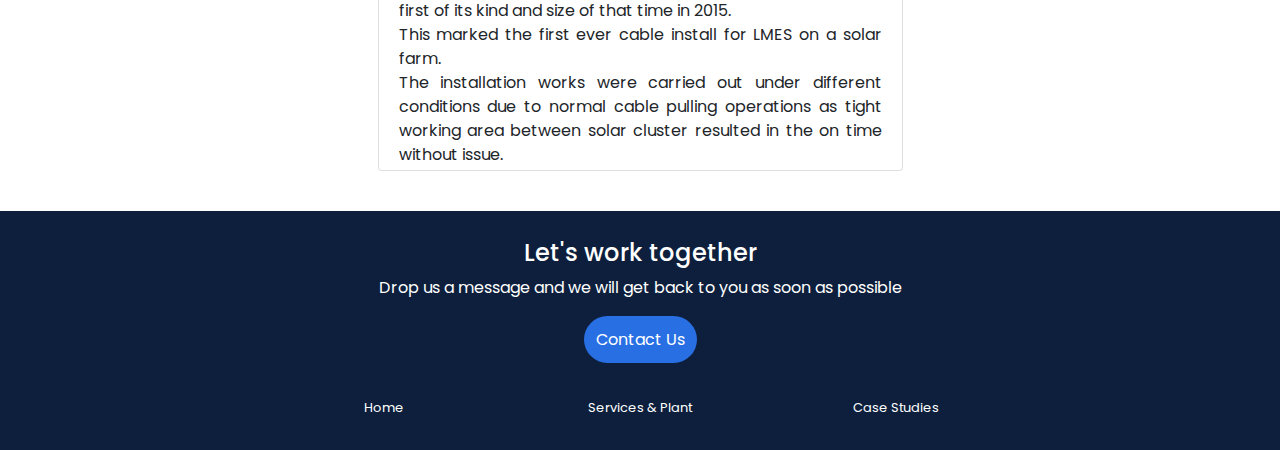
==== commit f89bf263: "mobile scale bugfix test" ====
--- a/case_studies.html
+++ b/case_studies.html
@@ -3,7 +3,7 @@
 
 <head>
     <meta charset="UTF-8">
-    <meta name="viewport" content="width=device-width, initial-scale=1.0">
+    <meta name="viewport" content="width=device-width, initial-scale=1.0, maximum-scale=1.0, user-scalable=no">
     <meta http-equiv="X-UA-Compatible" content="ie=edge">
     <!-- Meta Description -->
     <meta name="description"
--- a/assets/css/styles.css
+++ b/assets/css/styles.css
@@ -9,6 +9,8 @@
 
 body {
     margin: 0;
+    overflow-x: hidden;
+    width: 100%;
     font-family: 'Poppins', sans-serif!important;
 }
 
@@ -26,7 +28,7 @@
 }
 
 footer {
-    height: 60px;
+    height: 70px;
     width: 100%;
     background-color: #0D1F3C;
 }
@@ -37,14 +39,16 @@
     font-size: 0.9em;
     justify-content: space-around;
     text-align: center;
-    padding: 15px 0 0 0;
+    padding: 10px 0 0 0;
     color: #fff;
     margin: 0 auto;
     width: 90%;
 }
 
 .footer-nav > li {
-    min-width: 146px;
+    min-width: 100px;
+    max-width: 100px;
+    font-size: 0.9em;
 }
 
 /* NavBar */
@@ -434,11 +438,15 @@
     font-weight: bold;
 }
 
+.footer-nav > li {
+    min-width: 146px;
+}
+
 /* Homepage */
 
 .wave-container {
     height: 55vh;
-    background: linear-gradient(rgb(13, 31, 60, 0.5), rgb(13, 31, 60, 0.5)), url("../images/general/background.JPG") no-repeat top center;
+    background: linear-gradient(rgb(13, 31, 60, 0.5), rgb(13, 31, 60, 0.5)), url("../images/general/background.jpg") no-repeat top center;
     background-size: cover;
 }
 
